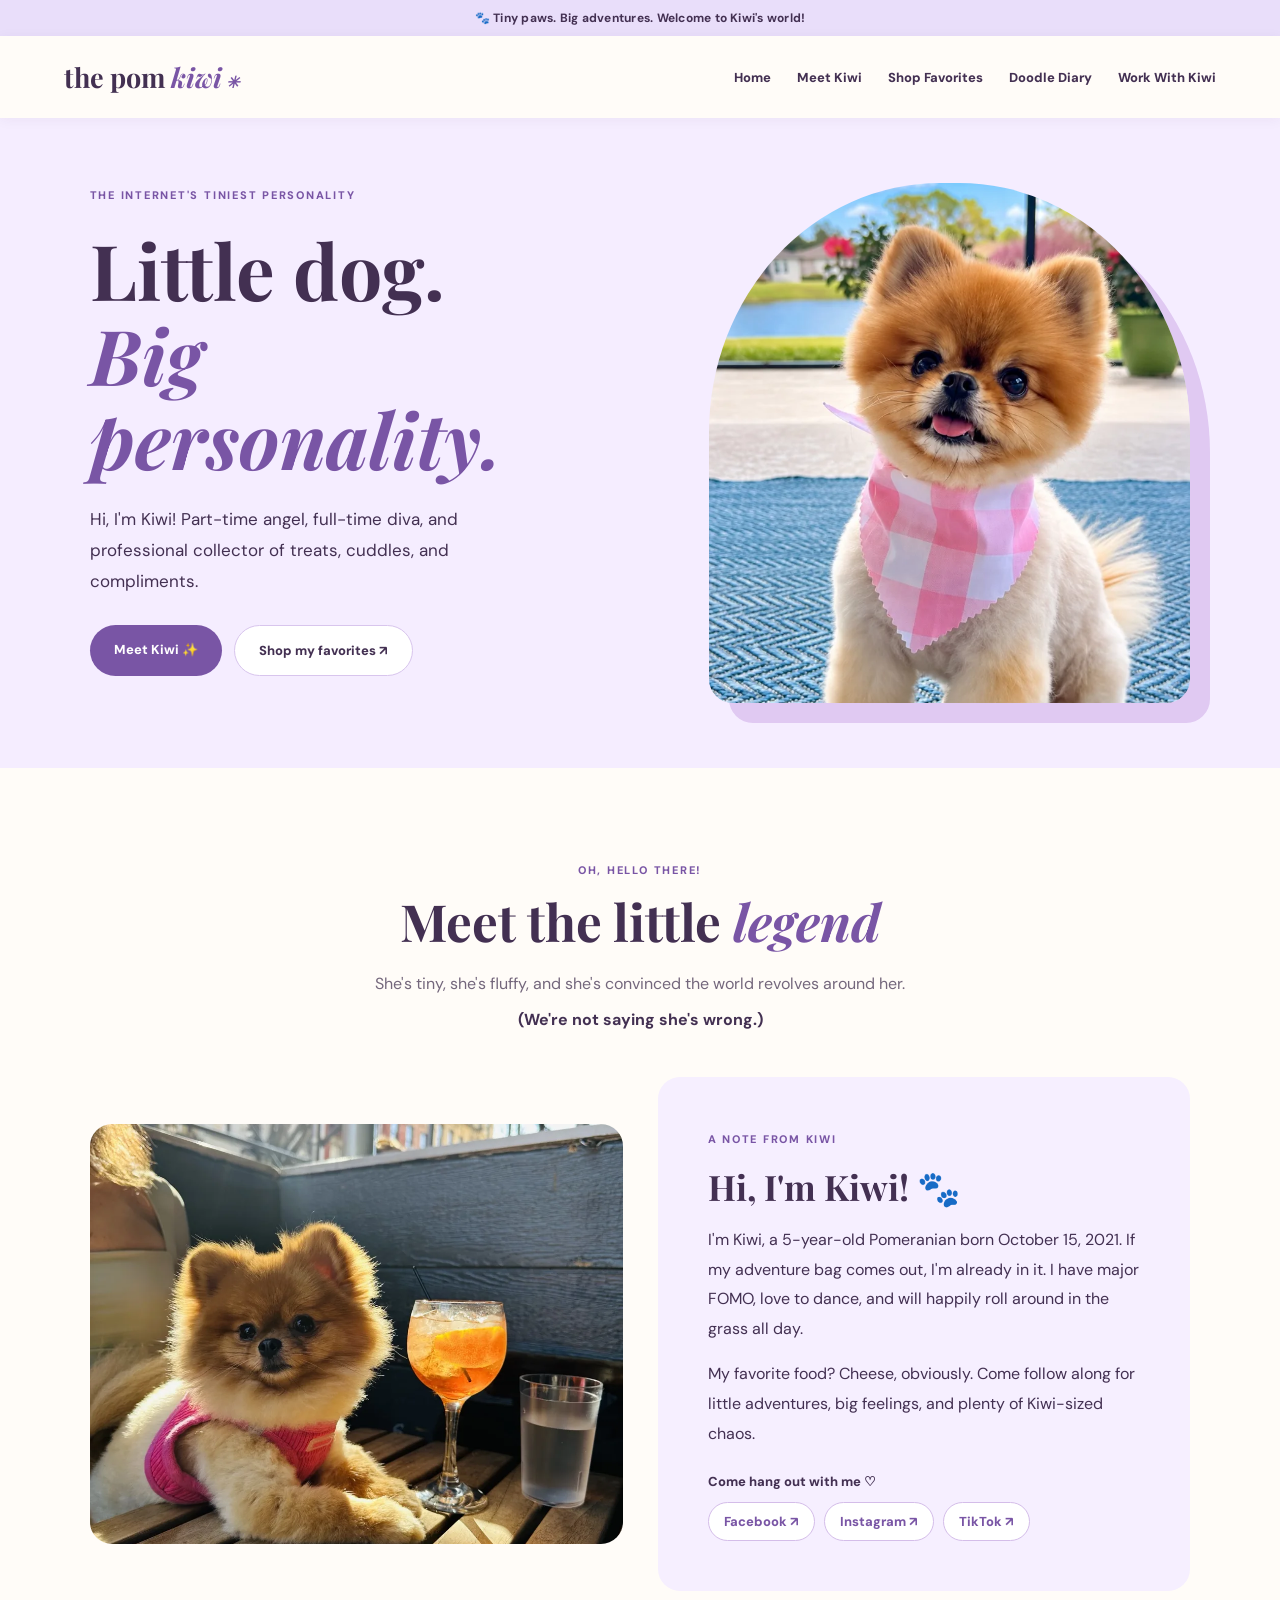
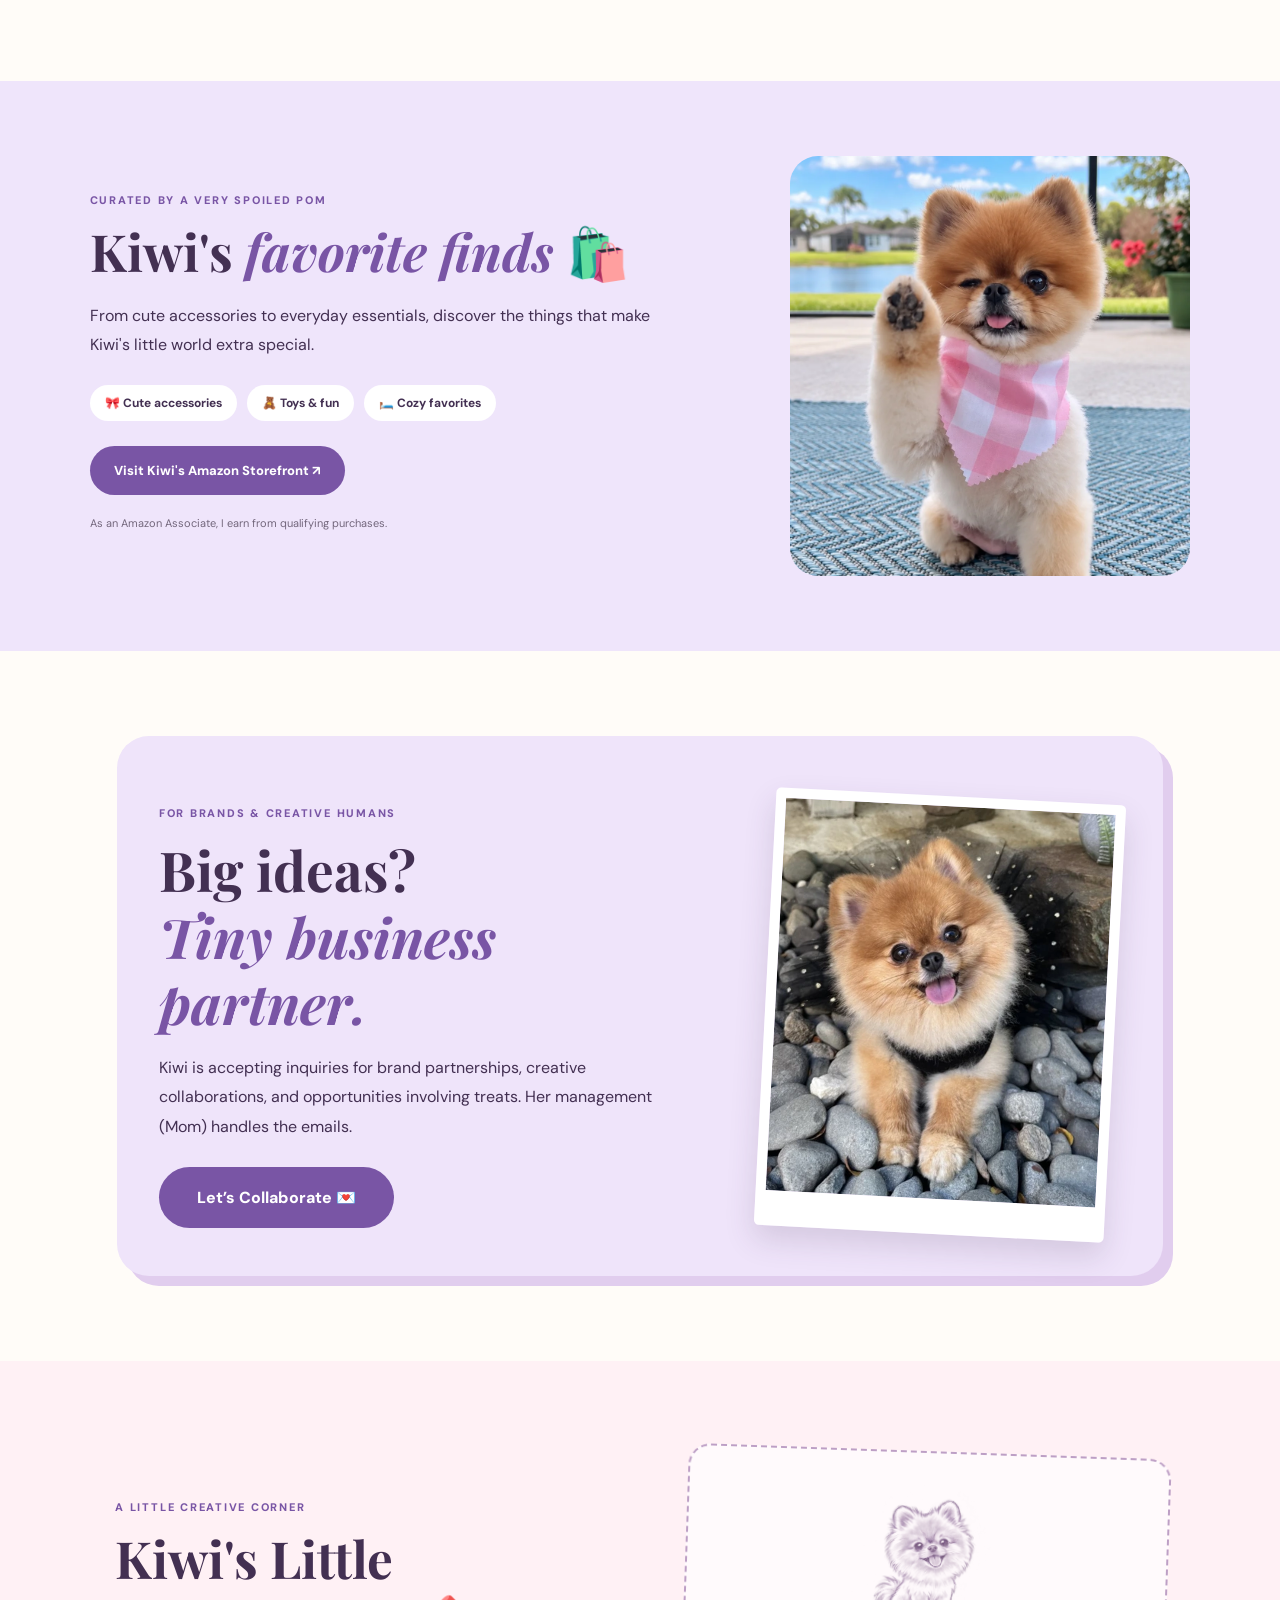
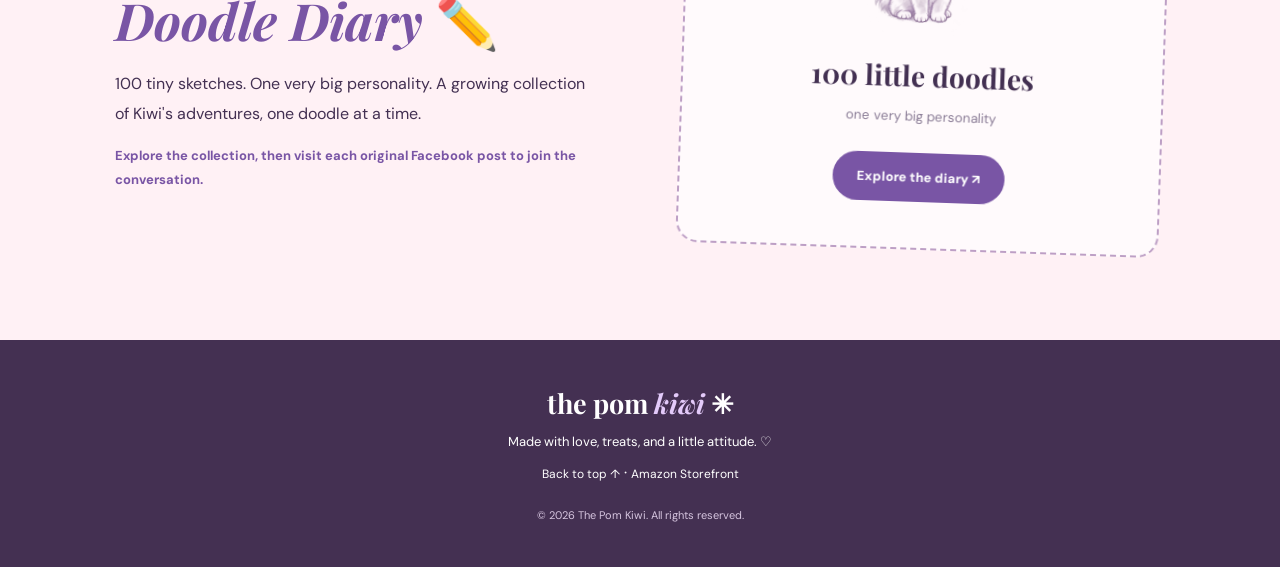
==== index.html @ d79dfd85 "Add files via upload" ====
<!doctype html><html lang="en"><head><meta charset="utf-8"><meta name="viewport" content="width=device-width, initial-scale=1"><meta name="theme-color" content="#f9f5ff"><meta name="description" content="Meet Kiwi, the tiny Pomeranian with a big personality. Explore her adventures, doodle diary, and favorite finds."><title>The Pom Kiwi | Little Dog. Big Personality.</title><link rel="stylesheet" href="style.css"></head><body><div class="announcement">🐾 Tiny paws. Big adventures. Welcome to Kiwi's world!</div><header><a class="logo" href="#home">the pom <span>kiwi</span><span class="logo-star">✳</span></a><button class="menu" aria-label="Toggle navigation" aria-expanded="false">☰</button><nav id="nav"><a href="#home">Home</a><a href="#meet">Meet Kiwi</a><a href="#shop">Shop Favorites</a><a href="doodle-diary.html">Doodle Diary</a><a href="#collab">Work With Kiwi</a></nav></header><main><section id="home" class="hero"><div class="hero-copy"><span class="eyebrow">THE INTERNET'S TINIEST PERSONALITY</span><h1>Little dog.<br><em>Big personality.</em></h1><p>Hi, I'm Kiwi! Part-time angel, full-time diva, and professional collector of treats, cuddles, and compliments.</p><div class="actions"><a class="btn primary" href="#meet">Meet Kiwi ✨</a><a class="btn secondary" href="#shop">Shop my favorites ↗</a></div></div><div class="hero-photo"><img src="images/hero.webp" alt="Kiwi the Pomeranian smiling in her pink gingham bandana"></div></section><section class="intro" id="meet"><div class="section-head"><span class="eyebrow">OH, HELLO THERE!</span><h2>Meet the little <em>legend</em></h2><p>She's tiny, she's fluffy, and she's convinced the world revolves around her.<span class="intro-punchline">(We're not saying she's wrong.)</span></p></div><div class="intro-grid"><img src="images/cafe.webp" alt="Kiwi relaxing at a sunny outdoor café"><div class="intro-card"><span class="eyebrow">A NOTE FROM KIWI</span><h3>Hi, I'm Kiwi! 🐾</h3><p>I'm Kiwi, a 5-year-old Pomeranian born October 15, 2021. If my adventure bag comes out, I'm already in it. I have major FOMO, love to dance, and will happily roll around in the grass all day.</p><p>My favorite food? Cheese, obviously. Come follow along for little adventures, big feelings, and plenty of Kiwi-sized chaos.</p><div class="social-section"><span class="social-heading">Come hang out with me ♡</span><div class="social-links" aria-label="Kiwi’s social media"><a class="social-pill" href="https://www.facebook.com/share/1A7UonCfg6/?mibextid=wwXIfr" target="_blank" rel="noopener noreferrer" aria-label="Follow Kiwi on Facebook">Facebook ↗</a><a class="social-pill" href="https://www.instagram.com/thepom_kiwi" target="_blank" rel="noopener noreferrer" aria-label="Follow Kiwi on Instagram">Instagram ↗</a><a class="social-pill" href="https://www.tiktok.com/@thepom_kiwi" target="_blank" rel="noopener noreferrer" aria-label="Follow Kiwi on TikTok">TikTok ↗</a></div></div></div></div></section><section class="shop" id="shop"><div class="shop-content"><span class="eyebrow">CURATED BY A VERY SPOILED POM</span><h2>Kiwi's <em>favorite finds</em> 🛍️</h2><p>From cute accessories to everyday essentials, discover the things that make Kiwi's little world extra special.</p><div class="shop-tags"><span>🎀 Cute accessories</span><span>🧸 Toys & fun</span><span>🛏️ Cozy favorites</span></div><a class="btn primary" href="https://a.co/d/0fkOYhLd" target="_blank" rel="noopener noreferrer sponsored">Visit Kiwi's Amazon Storefront ↗</a><p class="disclosure">As an Amazon Associate, I earn from qualifying purchases.</p></div><img src="images/wave.webp" alt="Kiwi raising a paw in a friendly wave"></section><section id="collab" class="collab"><div class="collab-card"><div class="collab-inner"><div class="collab-copy"><span class="eyebrow">FOR BRANDS & CREATIVE HUMANS</span><h2>Big ideas?<br><em>Tiny business partner.</em></h2><p>Kiwi is accepting inquiries for brand partnerships, creative collaborations, and opportunities involving treats. Her management (Mom) handles the emails.</p><a class="btn primary" href="mailto:thepomkiwi1@gmail.com?subject=Collaboration%20with%20The%20Pom%20Kiwi">Let’s Collaborate 💌</a></div><div class="collab-portrait"><img src="images/kiwi-collab.webp" alt="Kiwi smiling in her black tulle outfit"></div></div></div></section><section id="diary" class="diary"><div><span class="eyebrow">A LITTLE CREATIVE CORNER</span><h2>Kiwi's Little<br><em>Doodle Diary</em> ✏️</h2><p>100 tiny sketches. One very big personality. A growing collection of Kiwi's adventures, one doodle at a time.</p><p class="coming">Explore the collection, then visit each original Facebook post to join the conversation.</p></div><div class="doodle-placeholder"><img class="doodle-kiwi" src="images/kiwi-lavender-sketch.webp" alt="Lavender pencil illustration of Kiwi the Pomeranian"><strong>100 little doodles</strong><small>one very big personality</small><a class="btn primary" href="doodle-diary.html">Explore the diary ↗</a></div></section></main><footer><div class="logo">the pom <span>kiwi</span> ✳</div><p>Made with love, treats, and a little attitude. ♡</p><div><a href="#home">Back to top ↑</a> · <a href="https://a.co/d/0fkOYhLd" target="_blank" rel="noopener noreferrer sponsored">Amazon Storefront</a></div><small>© <span id="year"></span> The Pom Kiwi. All rights reserved.</small></footer><script src="script.js"></script></body></html>
---- style.css ----
@import url('https://fonts.googleapis.com/css2?family=DM+Sans:wght@400;500;600;700;800&family=Playfair+Display:ital,wght@0,600;0,700;1,600&display=swap');:root{--ivory:#fffcf8;--lav:#e9defa;--purple:#7955a5;--plum:#433052;--pink:#f9e2ef}*{box-sizing:border-box}html{scroll-behavior:smooth}body{margin:0;background:var(--ivory);color:var(--plum);font-family:'DM Sans',sans-serif}a{color:inherit;text-decoration:none}img{display:block;max-width:100%}.announcement{text-align:center;background:var(--lav);padding:10px;font-size:12px;font-weight:700;letter-spacing:.02em}header{height:82px;display:flex;align-items:center;justify-content:space-between;padding:0 max(5%,calc((100vw - 1200px)/2));background:var(--ivory);position:sticky;top:0;z-index:10;box-shadow:0 2px 12px #4330520d}.logo{font-family:'Playfair Display',serif;font-size:27px;font-weight:700;white-space:nowrap}.logo span{color:var(--purple);font-style:italic}.logo-star{font-family:sans-serif;font-size:16px;margin-left:4px}nav{display:flex;gap:26px;font-size:13px;font-weight:800}nav a:hover,.textlink:hover{color:var(--purple)}.menu{display:none;border:0;background:transparent;font-size:25px}.hero{min-height:620px;background:#f5edff;display:grid;grid-template-columns:1.05fr .95fr;align-items:center;gap:8%;padding:65px max(7%,calc((100vw - 1180px)/2))}.eyebrow{font-size:11px;font-weight:800;letter-spacing:.16em;color:var(--purple)}h1,h2,h3,p{margin-top:0}h1,h2,h3{font-family:'Playfair Display',serif}h1{font-size:clamp(48px,6vw,84px);line-height:1.1;margin:23px 0}h1 em,h2 em{color:var(--purple)}.hero-copy p{max-width:440px;line-height:1.85;font-size:17px}.actions{display:flex;gap:12px;flex-wrap:wrap;margin:27px 0}.btn{display:inline-block;border-radius:100px;padding:16px 24px;font-size:13px;font-weight:800;transition:transform .2s}.btn:hover{transform:translateY(-2px)}.primary{background:var(--purple);color:white}.secondary{background:white;border:1px solid #d8c5ed}.tiny{font-size:12px;color:#897b95}.hero-photo{position:relative}.hero-photo img{height:520px;width:100%;object-fit:cover;object-position:center 32%;border-radius:48% 48% 24px 24px;box-shadow:20px 20px 0 #e0c9f2}.photo-sticker{position:absolute;bottom:24px;left:-28px;background:#fff4c8;transform:rotate(-8deg);padding:14px 20px;border-radius:100px;font-size:13px;font-weight:800}.intro,.gallery{padding:90px 7%;max-width:1280px;margin:auto}.section-head{text-align:center;max-width:600px;margin:0 auto 42px}.section-head h2,h2{font-size:clamp(35px,4vw,55px);line-height:1.2;margin:12px 0 18px}.section-head p{line-height:1.8;color:#74677c}.intro-grid{display:grid;grid-template-columns:1fr 1fr;gap:35px;align-items:center}.intro-grid>img{width:100%;height:420px;object-fit:cover;object-position:center 43%;border-radius:22px}.intro-card{background:#f6efff;padding:50px;border-radius:22px}.intro-card h3{font-size:35px;margin:15px 0}.intro-card p,.shop p,.diary p,.collab p{line-height:1.85}.textlink{font-weight:800;color:var(--purple)}.shop{background:#efe5fb;padding:75px max(7%,calc((100vw - 1180px)/2));display:grid;grid-template-columns:1.2fr .8fr;gap:9%;align-items:center}.shop img{height:420px;width:100%;object-fit:cover;object-position:center 38%;border-radius:28px}.shop-tags{display:flex;gap:10px;flex-wrap:wrap;margin:25px 0}.shop-tags span{background:white;border-radius:40px;padding:10px 15px;font-size:12px;font-weight:700}.disclosure{font-size:11px;color:#73677c;margin-top:18px}.photo-grid{display:grid;grid-template-columns:repeat(4,1fr);gap:16px}.photo-grid figure{margin:0}.photo-grid img{width:100%;height:310px;object-fit:cover;border-radius:16px}.photo-grid figcaption{text-align:center;font-size:12px;font-weight:700;margin-top:12px}.diary{background:#fff1f5;display:grid;grid-template-columns:1fr 1fr;gap:8%;align-items:center;padding:90px 9%}.coming{font-size:13px;font-weight:700;color:var(--purple)}.doodle-placeholder{border:2px dashed #bd9fc5;border-radius:22px;min-height:300px;display:flex;align-items:center;justify-content:center;flex-direction:column;gap:14px;background:#fffafc;transform:rotate(2deg)}.doodle-placeholder span{font-size:75px;color:var(--purple)}.doodle-placeholder strong{font-family:'Playfair Display',serif;font-size:28px}.doodle-placeholder small{color:#897b95}.collab{text-align:center;padding:95px 20px;max-width:650px;margin:auto}.collab p{margin-bottom:26px}footer{text-align:center;background:#443052;color:white;padding:45px 20px}footer .logo span{color:#e3cafa}footer p{font-size:13px;margin:12px}footer a{font-size:12px}footer small{display:block;font-size:11px;margin-top:25px;color:#d6c5df}@media(max-width:800px){header{height:68px;padding:0 6%}.menu{display:block}nav{display:none;position:absolute;top:68px;left:0;right:0;background:var(--ivory);padding:25px;box-shadow:0 12px 18px #43305215;flex-direction:column;gap:20px}nav.open{display:flex}.hero{grid-template-columns:1fr;padding:60px 7% 55px;gap:35px}.hero-photo{max-width:490px;margin:auto;width:90%}.hero-photo img{height:440px}.hero-copy{text-align:center}.hero-copy p{margin:auto}.actions{justify-content:center}.intro,.gallery{padding:70px 6%}.intro-grid,.shop,.diary{grid-template-columns:1fr}.intro-card{padding:30px}.shop,.diary{padding:65px 7%}.shop img{max-height:430px}.photo-grid{grid-template-columns:repeat(2,1fr)}.photo-grid img{height:270px}}@media(max-width:420px){h1{font-size:48px}.hero-photo img{height:365px}.photo-grid img{height:215px}.photo-sticker{left:-12px}.shop-tags span{font-size:11px}}
/* Doodle Diary dedicated page */
.diary-page{max-width:1160px;margin:auto;padding:80px 7% 100px;text-align:center}.diary-page h1{font-size:clamp(42px,7vw,80px);line-height:1.12;margin:18px 0}.diary-page>p{max-width:660px;margin:0 auto 28px;line-height:1.8}.diary-progress{max-width:480px;margin:35px auto;color:#59456f}.progress-track{height:10px;background:#e9def1;border-radius:20px;overflow:hidden;margin-top:12px}.progress-track>div{height:100%;background:#9c74c4;width:0}.doodle-grid{display:grid;grid-template-columns:repeat(3,minmax(0,1fr));gap:24px;margin-top:50px;text-align:left}.doodle-card{padding:15px;background:white;border:1px solid #e9def1;border-radius:18px}.doodle-card img{width:100%;aspect-ratio:4/5;object-fit:cover;border-radius:12px}.doodle-card h2{font-size:20px}.doodle-card a{font-size:14px;color:#59456f;font-weight:700}.doodle-empty{grid-column:1/-1;text-align:center;background:#fff1f5;padding:65px 20px;border-radius:24px}.doodle-empty span{font-size:64px;color:#9c74c4}.doodle-empty h2{font-size:30px}.diary-note{margin-top:32px!important;font-size:13px;color:#73677c}@media(max-width:700px){.doodle-grid{grid-template-columns:repeat(2,minmax(0,1fr))}}@media(max-width:450px){.doodle-grid{grid-template-columns:1fr}}

/* Revision 3 */
.intro-punchline{display:block;margin-top:7px;color:var(--plum);font-weight:700}
.social-section{margin-top:25px}.social-heading{display:block;font-size:13px;font-weight:800;color:var(--plum);margin-bottom:12px}.social-links{display:flex;gap:9px;flex-wrap:wrap}.social-pill{border:1px solid #d4bde9;background:white;color:var(--purple);border-radius:999px;padding:10px 15px;font-size:13px;font-weight:800}.social-note{display:block;color:#85768d;margin-top:10px;font-size:11px}

.social-pill{text-decoration:none;display:inline-flex;align-items:center;transition:transform .2s,background .2s}.social-pill:hover,.social-pill:focus-visible{background:#f1e7fa;transform:translateY(-2px)}

/* v6: Kiwi's playful PR department and illustrated diary mascot */
.collab{max-width:1200px;padding:85px 6%}.collab-card{position:relative;background:#efe4fa;border-radius:32px;padding:42px;box-shadow:10px 10px 0 #e1cdee;text-align:left}.collab-stamp{display:inline-block;background:#fffafc;border:1px dashed #b594d0;border-radius:99px;padding:9px 15px;font-size:10px;letter-spacing:.12em;font-weight:800;color:#6e4b90;transform:rotate(-2deg)}.collab-inner{display:grid;grid-template-columns:1.2fr .8fr;align-items:center;gap:55px;margin-top:18px}.collab-copy h2{font-size:clamp(34px,4.3vw,58px);margin:14px 0 18px}.collab-copy p{max-width:520px}.collab-copy .collab-note{font-size:12px;color:#816d8b;margin:18px 0 0;font-weight:700}.collab-portrait{position:relative;max-width:350px;justify-self:center;transform:rotate(3deg)}.collab-portrait img{width:100%;aspect-ratio:4/5;object-fit:cover;object-position:center;border:10px solid white;border-bottom-width:35px;box-shadow:0 14px 30px #43305228;border-radius:5px}.collab-seal{position:absolute;right:-25px;bottom:10px;background:#fff1b9;color:#59456f;border-radius:50%;height:92px;width:92px;display:flex;align-items:center;justify-content:center;text-align:center;line-height:1.3;font-size:12px;font-weight:800;transform:rotate(-13deg)}.doodle-placeholder .doodle-kiwi{width:160px;height:160px;object-fit:contain;mix-blend-mode:multiply}@media(max-width:800px){.collab{padding:65px 7%}.collab-card{padding:26px}.collab-inner{grid-template-columns:1fr;gap:32px}.collab-portrait{max-width:260px}.collab-seal{right:-12px}}

/* v7: collaboration CTA and Doodle Diary card spacing */
.collab-copy .btn.primary{padding:20px 38px;font-size:16px;min-height:58px;text-align:center}
.doodle-placeholder{padding:30px 26px 40px;gap:14px;min-height:385px;box-sizing:border-box}
.doodle-placeholder .btn{margin-top:14px;margin-bottom:6px;position:relative;align-self:center;max-width:calc(100% - 16px);text-align:center}
@media(max-width:420px){.doodle-placeholder{padding:30px 22px 38px;transform:none}.doodle-placeholder .btn{white-space:normal}}

/* v12: interactive sketchbook */
.doodle-open{appearance:none;border:0;background:transparent;display:block;width:100%;padding:0;cursor:zoom-in;text-align:center;color:var(--purple)}
.doodle-open img{display:block;width:100%;transition:transform .2s ease}
.doodle-open:hover img{transform:scale(1.025)}
.doodle-open:focus-visible{outline:3px solid #9065b6;outline-offset:4px;border-radius:8px}
.doodle-view-hint{display:block;font-size:12px;font-weight:700;padding:10px 0 0}
body.sketchbook-open{overflow:hidden}
.doodle-lightbox[hidden]{display:none!important}
.doodle-lightbox{position:fixed;inset:0;z-index:9999;background:rgba(33,21,43,.8);display:flex;align-items:center;justify-content:center;padding:16px;overflow-y:auto}
.sketchbook-panel{position:relative;background:#fffaf3;color:#49345e;border-radius:18px;width:min(740px,100%);max-height:calc(100dvh - 32px);overflow-y:auto;padding:25px 28px 18px;box-shadow:0 20px 65px #160c22aa;text-align:center}
.sketchbook-close{position:absolute;right:13px;top:8px;border:0;background:transparent;color:#59416c;font-size:36px;cursor:pointer;line-height:1;padding:7px}
.sketchbook-heading{display:flex;justify-content:space-between;align-items:center;gap:10px;padding:4px 40px 12px 0;font-size:11px;letter-spacing:.12em;font-weight:800}
.sketchbook-heading strong{white-space:nowrap;font-size:14px;letter-spacing:0}
.sketchbook-art img{display:block;max-width:100%;width:auto;max-height:min(57dvh,620px);object-fit:contain;margin:auto;box-shadow:0 5px 20px #59416c15}
.sketchbook-panel h2{font-size:clamp(20px,3vw,28px);margin:12px 0}
.sketchbook-actions{display:flex;align-items:center;justify-content:space-between;gap:10px;flex-wrap:wrap}
.sketchbook-actions button,.sketchbook-actions a{border:1px solid #d6c1e6;background:#f0e4f8;color:#4c3267;padding:11px 14px;border-radius:99px;font:inherit;font-size:12px;font-weight:800;text-decoration:none;cursor:pointer}
.sketchbook-actions a{background:#634382;color:#fff;border-color:#634382}
.sketchbook-actions button:disabled{opacity:.35;cursor:default}
.sketchbook-actions :focus-visible,.sketchbook-close:focus-visible{outline:3px solid #9065b6;outline-offset:3px}
.sketchbook-tip{font-size:11px;color:#82718c;margin:13px 0 0}
@media(max-width:560px){.sketchbook-panel{padding:22px 14px 16px}.sketchbook-heading{font-size:9px}.sketchbook-art img{max-height:50dvh}.sketchbook-actions{justify-content:center}.sketchbook-actions a{order:-1;flex-basis:100%}.sketchbook-tip{font-size:10px}}
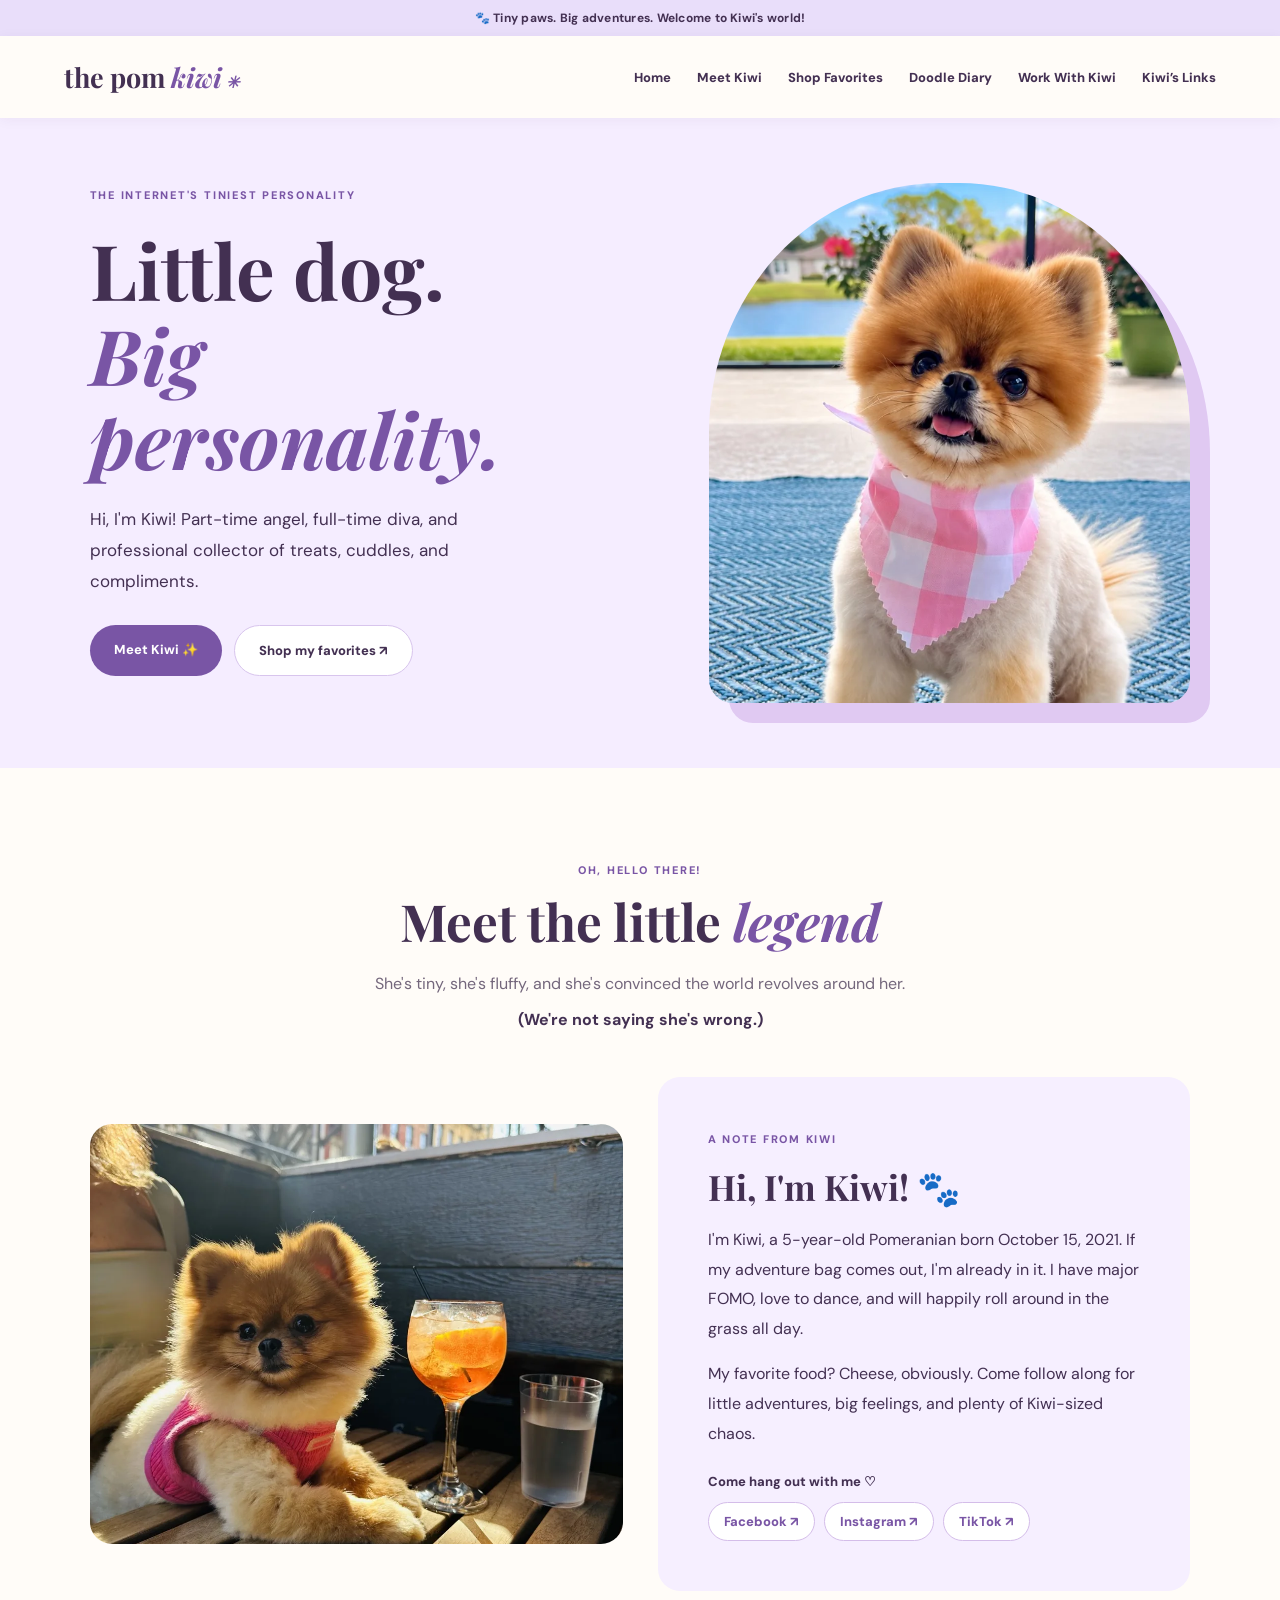
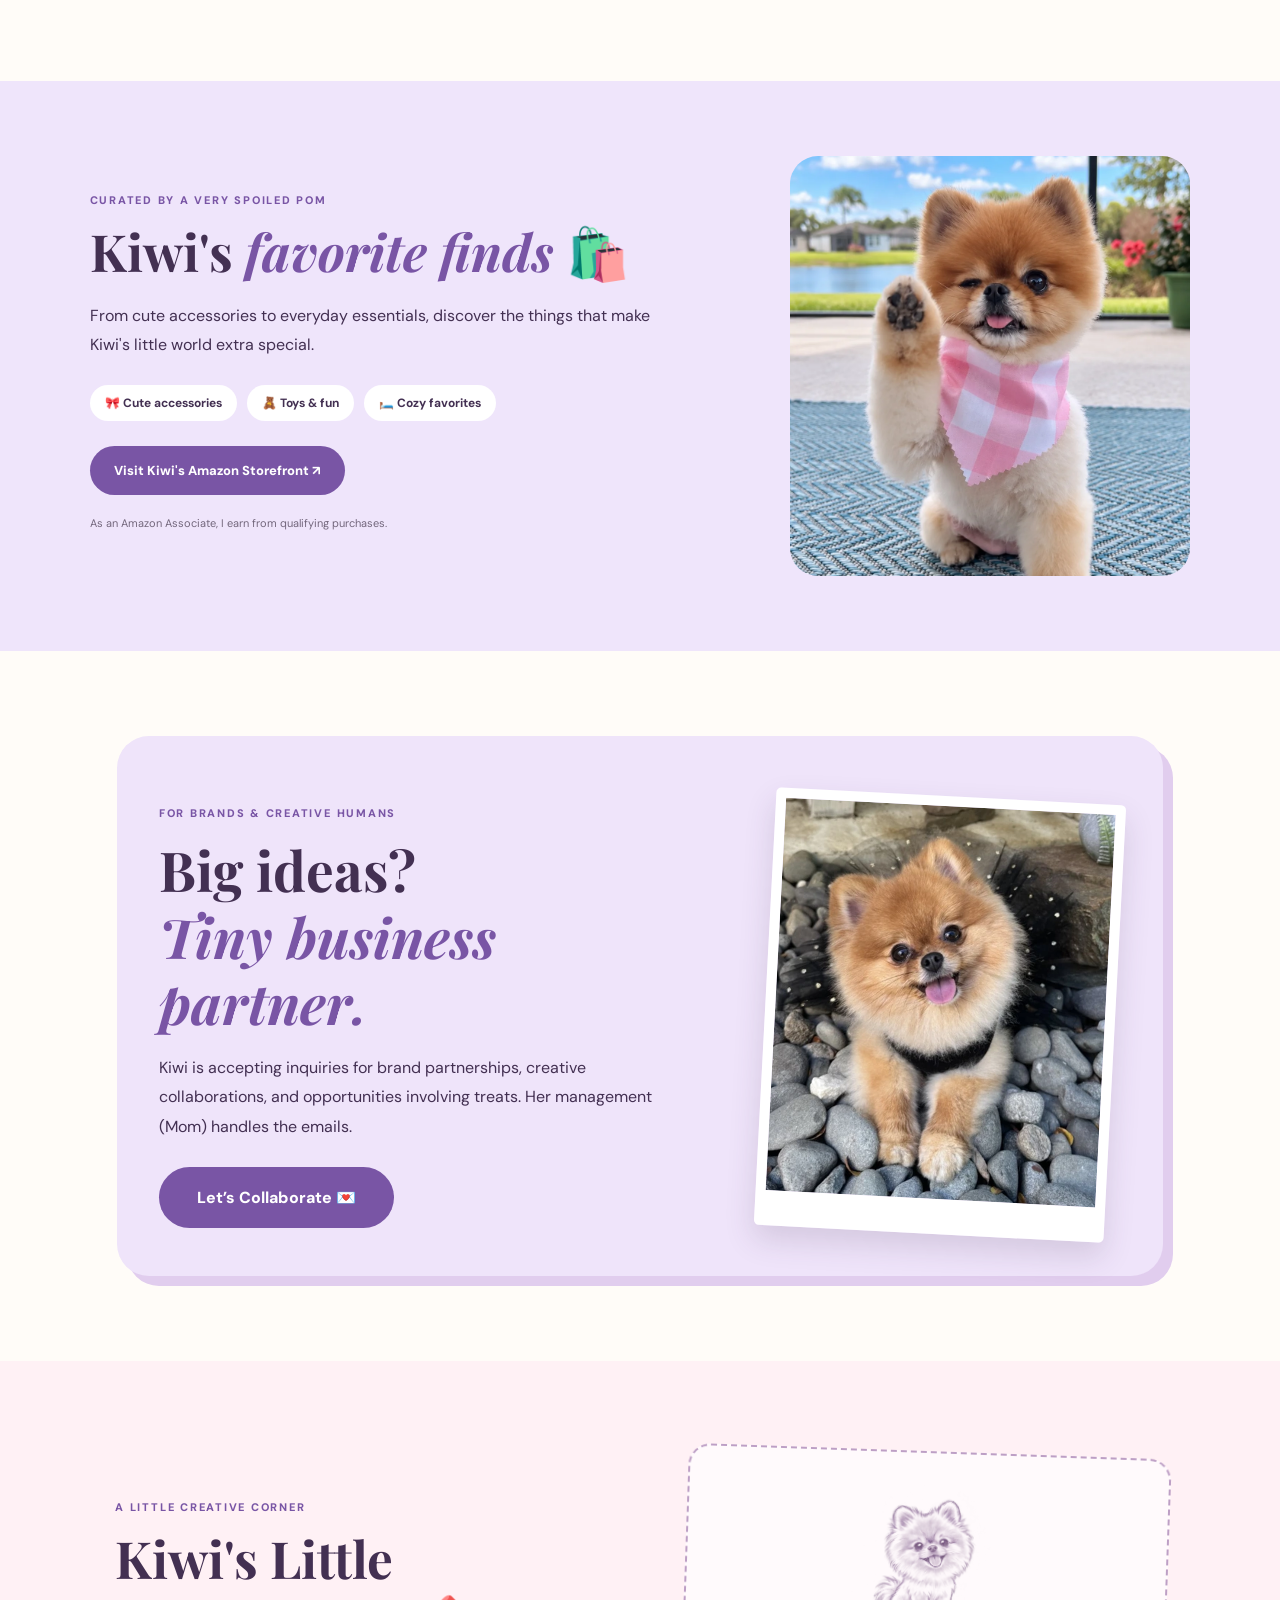
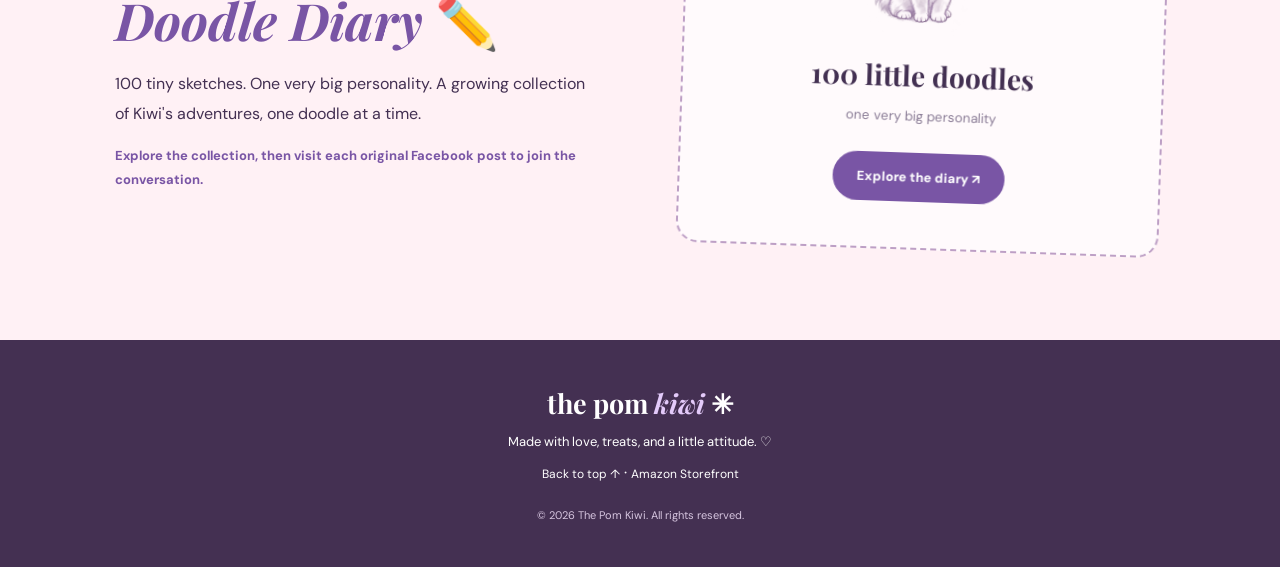
==== commit 0608fbed: "Add files via upload" ====
--- a/index.html
+++ b/index.html
@@ -1 +1 @@
-<!doctype html><html lang="en"><head><meta charset="utf-8"><meta name="viewport" content="width=device-width, initial-scale=1"><meta name="theme-color" content="#f9f5ff"><meta name="description" content="Meet Kiwi, the tiny Pomeranian with a big personality. Explore her adventures, doodle diary, and favorite finds."><title>The Pom Kiwi | Little Dog. Big Personality.</title><link rel="stylesheet" href="style.css"></head><body><div class="announcement">🐾 Tiny paws. Big adventures. Welcome to Kiwi's world!</div><header><a class="logo" href="#home">the pom <span>kiwi</span><span class="logo-star">✳</span></a><button class="menu" aria-label="Toggle navigation" aria-expanded="false">☰</button><nav id="nav"><a href="#home">Home</a><a href="#meet">Meet Kiwi</a><a href="#shop">Shop Favorites</a><a href="doodle-diary.html">Doodle Diary</a><a href="#collab">Work With Kiwi</a></nav></header><main><section id="home" class="hero"><div class="hero-copy"><span class="eyebrow">THE INTERNET'S TINIEST PERSONALITY</span><h1>Little dog.<br><em>Big personality.</em></h1><p>Hi, I'm Kiwi! Part-time angel, full-time diva, and professional collector of treats, cuddles, and compliments.</p><div class="actions"><a class="btn primary" href="#meet">Meet Kiwi ✨</a><a class="btn secondary" href="#shop">Shop my favorites ↗</a></div></div><div class="hero-photo"><img src="images/hero.webp" alt="Kiwi the Pomeranian smiling in her pink gingham bandana"></div></section><section class="intro" id="meet"><div class="section-head"><span class="eyebrow">OH, HELLO THERE!</span><h2>Meet the little <em>legend</em></h2><p>She's tiny, she's fluffy, and she's convinced the world revolves around her.<span class="intro-punchline">(We're not saying she's wrong.)</span></p></div><div class="intro-grid"><img src="images/cafe.webp" alt="Kiwi relaxing at a sunny outdoor café"><div class="intro-card"><span class="eyebrow">A NOTE FROM KIWI</span><h3>Hi, I'm Kiwi! 🐾</h3><p>I'm Kiwi, a 5-year-old Pomeranian born October 15, 2021. If my adventure bag comes out, I'm already in it. I have major FOMO, love to dance, and will happily roll around in the grass all day.</p><p>My favorite food? Cheese, obviously. Come follow along for little adventures, big feelings, and plenty of Kiwi-sized chaos.</p><div class="social-section"><span class="social-heading">Come hang out with me ♡</span><div class="social-links" aria-label="Kiwi’s social media"><a class="social-pill" href="https://www.facebook.com/share/1A7UonCfg6/?mibextid=wwXIfr" target="_blank" rel="noopener noreferrer" aria-label="Follow Kiwi on Facebook">Facebook ↗</a><a class="social-pill" href="https://www.instagram.com/thepom_kiwi" target="_blank" rel="noopener noreferrer" aria-label="Follow Kiwi on Instagram">Instagram ↗</a><a class="social-pill" href="https://www.tiktok.com/@thepom_kiwi" target="_blank" rel="noopener noreferrer" aria-label="Follow Kiwi on TikTok">TikTok ↗</a></div></div></div></div></section><section class="shop" id="shop"><div class="shop-content"><span class="eyebrow">CURATED BY A VERY SPOILED POM</span><h2>Kiwi's <em>favorite finds</em> 🛍️</h2><p>From cute accessories to everyday essentials, discover the things that make Kiwi's little world extra special.</p><div class="shop-tags"><span>🎀 Cute accessories</span><span>🧸 Toys & fun</span><span>🛏️ Cozy favorites</span></div><a class="btn primary" href="https://a.co/d/0fkOYhLd" target="_blank" rel="noopener noreferrer sponsored">Visit Kiwi's Amazon Storefront ↗</a><p class="disclosure">As an Amazon Associate, I earn from qualifying purchases.</p></div><img src="images/wave.webp" alt="Kiwi raising a paw in a friendly wave"></section><section id="collab" class="collab"><div class="collab-card"><div class="collab-inner"><div class="collab-copy"><span class="eyebrow">FOR BRANDS & CREATIVE HUMANS</span><h2>Big ideas?<br><em>Tiny business partner.</em></h2><p>Kiwi is accepting inquiries for brand partnerships, creative collaborations, and opportunities involving treats. Her management (Mom) handles the emails.</p><a class="btn primary" href="mailto:thepomkiwi1@gmail.com?subject=Collaboration%20with%20The%20Pom%20Kiwi">Let’s Collaborate 💌</a></div><div class="collab-portrait"><img src="images/kiwi-collab.webp" alt="Kiwi smiling in her black tulle outfit"></div></div></div></section><section id="diary" class="diary"><div><span class="eyebrow">A LITTLE CREATIVE CORNER</span><h2>Kiwi's Little<br><em>Doodle Diary</em> ✏️</h2><p>100 tiny sketches. One very big personality. A growing collection of Kiwi's adventures, one doodle at a time.</p><p class="coming">Explore the collection, then visit each original Facebook post to join the conversation.</p></div><div class="doodle-placeholder"><img class="doodle-kiwi" src="images/kiwi-lavender-sketch.webp" alt="Lavender pencil illustration of Kiwi the Pomeranian"><strong>100 little doodles</strong><small>one very big personality</small><a class="btn primary" href="doodle-diary.html">Explore the diary ↗</a></div></section></main><footer><div class="logo">the pom <span>kiwi</span> ✳</div><p>Made with love, treats, and a little attitude. ♡</p><div><a href="#home">Back to top ↑</a> · <a href="https://a.co/d/0fkOYhLd" target="_blank" rel="noopener noreferrer sponsored">Amazon Storefront</a></div><small>© <span id="year"></span> The Pom Kiwi. All rights reserved.</small></footer><script src="script.js"></script></body></html>+<!doctype html><html lang="en"><head><meta charset="utf-8"><meta name="viewport" content="width=device-width, initial-scale=1"><meta name="theme-color" content="#f9f5ff"><meta name="description" content="Meet Kiwi, the tiny Pomeranian with a big personality. Explore her adventures, doodle diary, and favorite finds."><title>The Pom Kiwi | Little Dog. Big Personality.</title><link rel="stylesheet" href="style.css"></head><body><div class="announcement">🐾 Tiny paws. Big adventures. Welcome to Kiwi's world!</div><header><a class="logo" href="#home">the pom <span>kiwi</span><span class="logo-star">✳</span></a><button class="menu" aria-label="Toggle navigation" aria-expanded="false">☰</button><nav id="nav"><a href="#home">Home</a><a href="#meet">Meet Kiwi</a><a href="#shop">Shop Favorites</a><a href="doodle-diary.html">Doodle Diary</a><a href="#collab">Work With Kiwi</a><a href="/links/">Kiwi’s Links</a></nav></header><main><section id="home" class="hero"><div class="hero-copy"><span class="eyebrow">THE INTERNET'S TINIEST PERSONALITY</span><h1>Little dog.<br><em>Big personality.</em></h1><p>Hi, I'm Kiwi! Part-time angel, full-time diva, and professional collector of treats, cuddles, and compliments.</p><div class="actions"><a class="btn primary" href="#meet">Meet Kiwi ✨</a><a class="btn secondary" href="#shop">Shop my favorites ↗</a></div></div><div class="hero-photo"><img src="images/hero.webp" alt="Kiwi the Pomeranian smiling in her pink gingham bandana"></div></section><section class="intro" id="meet"><div class="section-head"><span class="eyebrow">OH, HELLO THERE!</span><h2>Meet the little <em>legend</em></h2><p>She's tiny, she's fluffy, and she's convinced the world revolves around her.<span class="intro-punchline">(We're not saying she's wrong.)</span></p></div><div class="intro-grid"><img src="images/cafe.webp" alt="Kiwi relaxing at a sunny outdoor café"><div class="intro-card"><span class="eyebrow">A NOTE FROM KIWI</span><h3>Hi, I'm Kiwi! 🐾</h3><p>I'm Kiwi, a 5-year-old Pomeranian born October 15, 2021. If my adventure bag comes out, I'm already in it. I have major FOMO, love to dance, and will happily roll around in the grass all day.</p><p>My favorite food? Cheese, obviously. Come follow along for little adventures, big feelings, and plenty of Kiwi-sized chaos.</p><div class="social-section"><span class="social-heading">Come hang out with me ♡</span><div class="social-links" aria-label="Kiwi’s social media"><a class="social-pill" href="https://www.facebook.com/share/1A7UonCfg6/?mibextid=wwXIfr" target="_blank" rel="noopener noreferrer" aria-label="Follow Kiwi on Facebook">Facebook ↗</a><a class="social-pill" href="https://www.instagram.com/thepom_kiwi" target="_blank" rel="noopener noreferrer" aria-label="Follow Kiwi on Instagram">Instagram ↗</a><a class="social-pill" href="https://www.tiktok.com/@thepom_kiwi" target="_blank" rel="noopener noreferrer" aria-label="Follow Kiwi on TikTok">TikTok ↗</a></div></div></div></div></section><section class="shop" id="shop"><div class="shop-content"><span class="eyebrow">CURATED BY A VERY SPOILED POM</span><h2>Kiwi's <em>favorite finds</em> 🛍️</h2><p>From cute accessories to everyday essentials, discover the things that make Kiwi's little world extra special.</p><div class="shop-tags"><span>🎀 Cute accessories</span><span>🧸 Toys & fun</span><span>🛏️ Cozy favorites</span></div><a class="btn primary" href="https://a.co/d/0fkOYhLd" target="_blank" rel="noopener noreferrer sponsored">Visit Kiwi's Amazon Storefront ↗</a><p class="disclosure">As an Amazon Associate, I earn from qualifying purchases.</p></div><img src="images/wave.webp" alt="Kiwi raising a paw in a friendly wave"></section><section id="collab" class="collab"><div class="collab-card"><div class="collab-inner"><div class="collab-copy"><span class="eyebrow">FOR BRANDS & CREATIVE HUMANS</span><h2>Big ideas?<br><em>Tiny business partner.</em></h2><p>Kiwi is accepting inquiries for brand partnerships, creative collaborations, and opportunities involving treats. Her management (Mom) handles the emails.</p><a class="btn primary" href="mailto:thepomkiwi1@gmail.com?subject=Collaboration%20with%20The%20Pom%20Kiwi">Let’s Collaborate 💌</a></div><div class="collab-portrait"><img src="images/kiwi-collab.webp" alt="Kiwi smiling in her black tulle outfit"></div></div></div></section><section id="diary" class="diary"><div><span class="eyebrow">A LITTLE CREATIVE CORNER</span><h2>Kiwi's Little<br><em>Doodle Diary</em> ✏️</h2><p>100 tiny sketches. One very big personality. A growing collection of Kiwi's adventures, one doodle at a time.</p><p class="coming">Explore the collection, then visit each original Facebook post to join the conversation.</p></div><div class="doodle-placeholder"><img class="doodle-kiwi" src="images/kiwi-lavender-sketch.webp" alt="Lavender pencil illustration of Kiwi the Pomeranian"><strong>100 little doodles</strong><small>one very big personality</small><a class="btn primary" href="doodle-diary.html">Explore the diary ↗</a></div></section></main><footer><div class="logo">the pom <span>kiwi</span> ✳</div><p>Made with love, treats, and a little attitude. ♡</p><div><a href="#home">Back to top ↑</a> · <a href="https://a.co/d/0fkOYhLd" target="_blank" rel="noopener noreferrer sponsored">Amazon Storefront</a></div><small>© <span id="year"></span> The Pom Kiwi. All rights reserved.</small></footer><script src="script.js"></script></body></html>
